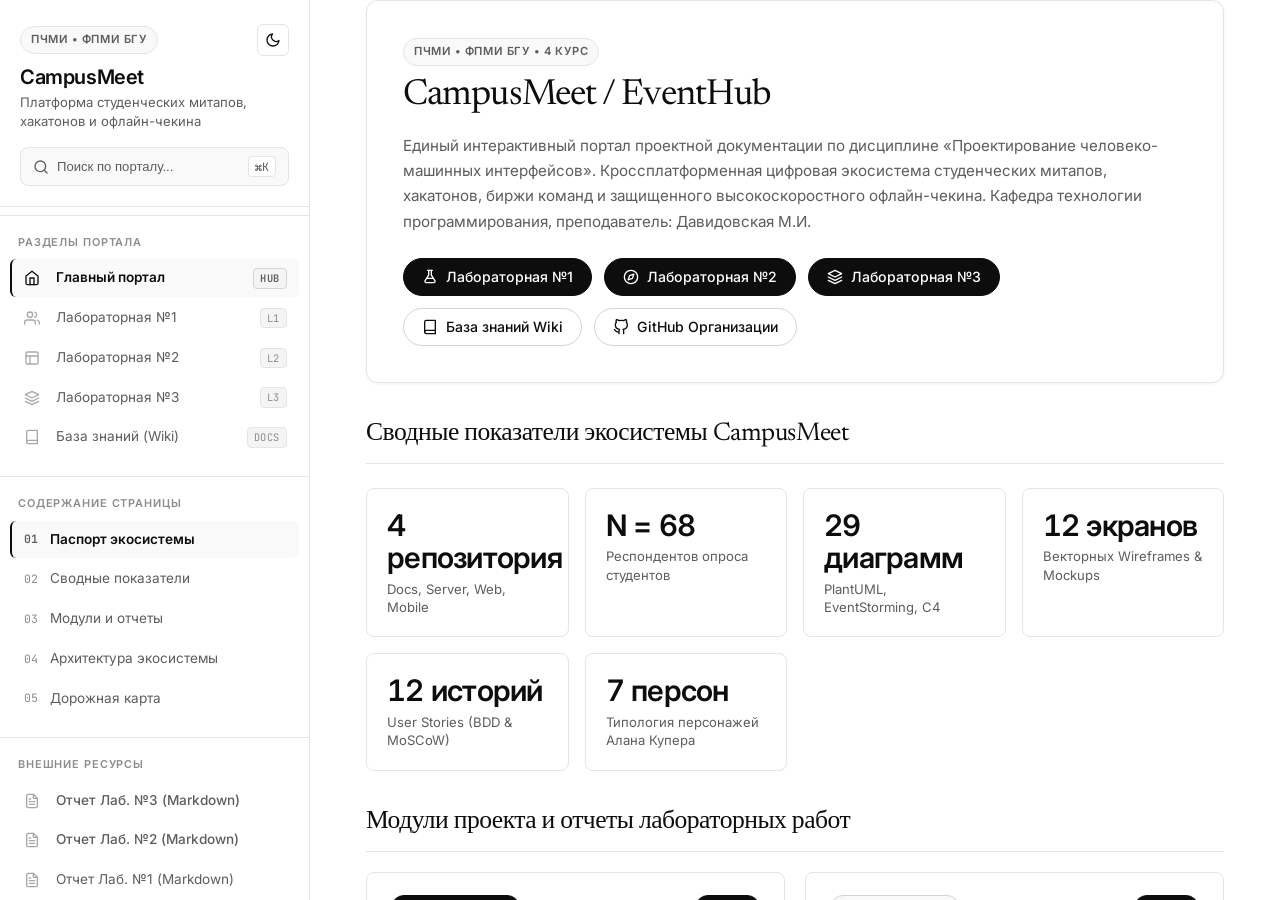
==== docs/index.html @ 96d03c58 "feat(diagrams): add pan-zoom frames, fix lightbox rendering, and strip underlay toggle - Implement i" ====
<!DOCTYPE html>
<html lang="ru">
<head>
    <meta charset="UTF-8">
    <meta name="viewport" content="width=device-width, initial-scale=1.0">
    <title>CampusMeet / EventHub — Портал проектной документации ПЧМИ</title>
    <link rel="preconnect" href="https://fonts.googleapis.com">
    <link rel="preconnect" href="https://fonts.gstatic.com" crossorigin>
    <link href="https://fonts.googleapis.com/css2?family=Inter:wght@300;400;500;600;700&family=JetBrains+Mono:wght@400;500&family=Newsreader:ital,opsz,wght@0,6..72,400;0,6..72,500;1,6..72,400&display=swap" rel="stylesheet">
    <script src="https://cdn.jsdelivr.net/npm/mermaid@10/dist/mermaid.min.js"></script>
    <link rel="icon" type="image/svg+xml" href="assets/favicon.svg">
    <link rel="stylesheet" href="css/style.css">
    <script>
        (function() {
            var t = null;
            try { t = localStorage.getItem('cm_theme'); } catch(e) {}
            if (!t) {
                t = window.matchMedia && window.matchMedia('(prefers-color-scheme: light)').matches ? 'light' : 'dark';
            }
            document.documentElement.setAttribute('data-theme', t);
        })();
    </script>
</head>
<body>

    <!-- Mobile Topbar -->
    <header class="mobile-topbar">
        <a href="index.html" class="mobile-brand">
            <img src="assets/favicon.svg" alt="CampusMeet Logo">
            <span>CampusMeet</span>
        </a>
        <div style="display: flex; align-items: center; gap: 8px;">
            <button class="theme-toggle-btn" type="button" aria-label="Переключить тему оформления" title="Светлая / Темная тема">
                <svg class="icon-sun" viewBox="0 0 24 24"><circle cx="12" cy="12" r="5"></circle><line x1="12" y1="1" x2="12" y2="3"></line><line x1="12" y1="21" x2="12" y2="23"></line><line x1="4.22" y1="4.22" x2="5.64" y2="5.64"></line><line x1="18.36" y1="18.36" x2="19.78" y2="19.78"></line><line x1="1" y1="12" x2="3" y2="12"></line><line x1="21" y1="12" x2="23" y2="12"></line><line x1="4.22" y1="19.78" x2="5.64" y2="18.36"></line><line x1="18.36" y1="5.64" x2="19.78" y2="4.22"></line></svg>
                <svg class="icon-moon" viewBox="0 0 24 24"><path d="M21 12.79A9 9 0 1 1 11.21 3 7 7 0 0 0 21 12.79z"></path></svg>
            </button>
            <button id="mobile-hamburger" class="hamburger-btn" type="button" aria-label="Открыть навигацию">
                <svg width="22" height="22" viewBox="0 0 24 24" fill="none" stroke="currentColor" stroke-width="2">
                    <line x1="3" y1="12" x2="21" y2="12"></line>
                    <line x1="3" y1="6" x2="21" y2="6"></line>
                    <line x1="3" y1="18" x2="21" y2="18"></line>
                </svg>
            </button>
        </div>
    </header>

    <div id="sidebar-backdrop" class="sidebar-backdrop"></div>

    <!-- Sidebar Navigation -->
    <aside id="sidebar">
        <div class="sidebar-header">
            <div style="display: flex; justify-content: space-between; align-items: center; margin-bottom: 10px;">
                <span class="brand-badge" style="margin-bottom: 0;">ПЧМИ • ФПМИ БГУ</span>
                <button class="theme-toggle-btn" type="button" aria-label="Переключить тему оформления" title="Светлая / Темная тема">
                    <svg class="icon-sun" viewBox="0 0 24 24"><circle cx="12" cy="12" r="5"></circle><line x1="12" y1="1" x2="12" y2="3"></line><line x1="12" y1="21" x2="12" y2="23"></line><line x1="4.22" y1="4.22" x2="5.64" y2="5.64"></line><line x1="18.36" y1="18.36" x2="19.78" y2="19.78"></line><line x1="1" y1="12" x2="3" y2="12"></line><line x1="21" y1="12" x2="23" y2="12"></line><line x1="4.22" y1="19.78" x2="5.64" y2="18.36"></line><line x1="18.36" y1="5.64" x2="19.78" y2="4.22"></line></svg>
                    <svg class="icon-moon" viewBox="0 0 24 24"><path d="M21 12.79A9 9 0 1 1 11.21 3 7 7 0 0 0 21 12.79z"></path></svg>
                </button>
            </div>
            <h1>CampusMeet</h1>
            <p>Платформа студенческих митапов, хакатонов и офлайн-чекина</p>
            <button class="omnibox-trigger-btn" type="button" aria-label="Быстрый поиск">
                <span class="omnibox-trigger-label">
                    <svg class="icon" viewBox="0 0 24 24"><circle cx="11" cy="11" r="8"></circle><line x1="21" y1="21" x2="16.65" y2="16.65"></line></svg>
                    Поиск по порталу...
                </span>
                <span class="kbd-shortcut">⌘K</span>
            </button>
        </div>

        <div class="nav-section-title">Разделы портала</div>
        <ul class="nav-menu">
            <li class="nav-item">
                <a href="index.html" class="nav-link active current-page">
                    <svg class="icon icon-nav" viewBox="0 0 24 24"><path d="m3 9 9-7 9 7v11a2 2 0 0 1-2 2H5a2 2 0 0 1-2-2z"></path><polyline points="9 22 9 12 15 12 15 22"></polyline></svg>
                    <span>Главный портал</span>
                    <span class="nav-badge">Hub</span>
                </a>
            </li>
            <li class="nav-item">
                <a href="pages/lab1.html" class="nav-link">
                    <svg class="icon icon-nav" viewBox="0 0 24 24"><path d="M17 21v-2a4 4 0 0 0-4-4H5a4 4 0 0 0-4 4v2"></path><circle cx="9" cy="7" r="4"></circle><path d="M23 21v-2a4 4 0 0 0-3-3.87"></path><path d="M16 3.13a4 4 0 0 1 0 7.75"></path></svg>
                    <span>Лабораторная №1</span>
                    <span class="nav-badge">L1</span>
                </a>
            </li>
            <li class="nav-item">
                <a href="pages/lab2.html" class="nav-link">
                    <svg class="icon icon-nav" viewBox="0 0 24 24"><rect x="3" y="3" width="18" height="18" rx="2" ry="2"></rect><line x1="3" y1="9" x2="21" y2="9"></line><line x1="9" y1="21" x2="9" y2="9"></line></svg>
                    <span>Лабораторная №2</span>
                    <span class="nav-badge">L2</span>
                </a>
            </li>
            <li class="nav-item">
                <a href="pages/lab3.html" class="nav-link">
                    <svg class="icon icon-nav" viewBox="0 0 24 24"><polygon points="12 2 2 7 12 12 22 7 12 2"></polygon><polyline points="2 17 12 22 22 17"></polyline><polyline points="2 12 12 17 22 12"></polyline></svg>
                    <span>Лабораторная №3</span>
                    <span class="nav-badge">L3</span>
                </a>
            </li>
            <li class="nav-item">
                <a href="pages/wiki.html" class="nav-link">
                    <svg class="icon icon-nav" viewBox="0 0 24 24"><path d="M4 19.5A2.5 2.5 0 0 1 6.5 17H20"></path><path d="M6.5 2H20v20H6.5A2.5 2.5 0 0 1 4 19.5v-15A2.5 2.5 0 0 1 6.5 2z"></path></svg>
                    <span>База знаний (Wiki)</span>
                    <span class="nav-badge">Docs</span>
                </a>
            </li>
        </ul>

        <div class="nav-section-title">Содержание страницы</div>
        <ul class="nav-menu">
            <li class="nav-item">
                <a href="#portal-overview" class="nav-link active" onclick="switchTab('portal-overview', this)">
                    <span class="nav-num">01</span>
                    <span>Паспорт экосистемы</span>
                </a>
            </li>
            <li class="nav-item">
                <a href="#portal-kpi" class="nav-link" onclick="switchTab('portal-kpi', this)">
                    <span class="nav-num">02</span>
                    <span>Сводные показатели</span>
                </a>
            </li>
            <li class="nav-item">
                <a href="#portal-modules" class="nav-link" onclick="switchTab('portal-modules', this)">
                    <span class="nav-num">03</span>
                    <span>Модули и отчеты</span>
                </a>
            </li>
            <li class="nav-item">
                <a href="#portal-architecture" class="nav-link" onclick="switchTab('portal-architecture', this)">
                    <span class="nav-num">04</span>
                    <span>Архитектура экосистемы</span>
                </a>
            </li>
            <li class="nav-item">
                <a href="#portal-roadmap" class="nav-link" onclick="switchTab('portal-roadmap', this)">
                    <span class="nav-num">05</span>
                    <span>Дорожная карта</span>
                </a>
            </li>
        </ul>

        <div class="nav-section-title">Внешние ресурсы</div>
        <ul class="nav-menu">
            <li class="nav-item">
                <a href="./reports/Lab3_report.md" class="nav-link" target="_blank" style="font-weight: 500;">
                    <svg class="icon icon-nav" viewBox="0 0 24 24"><path d="M14 2H6a2 2 0 0 0-2 2v16a2 2 0 0 0 2 2h12a2 2 0 0 0 2-2V8z"></path><polyline points="14 2 14 8 20 8"></polyline><line x1="16" y1="13" x2="8" y2="13"></line><line x1="16" y1="17" x2="8" y2="17"></line><polyline points="10 9 9 9 8 9"></polyline></svg>
                    Отчет Лаб. №3 (Markdown)
                </a>
            </li>
            <li class="nav-item">
                <a href="./reports/Lab2_report.md" class="nav-link" target="_blank" style="font-weight: 500;">
                    <svg class="icon icon-nav" viewBox="0 0 24 24"><path d="M14 2H6a2 2 0 0 0-2 2v16a2 2 0 0 0 2 2h12a2 2 0 0 0 2-2V8z"></path><polyline points="14 2 14 8 20 8"></polyline><line x1="16" y1="13" x2="8" y2="13"></line><line x1="16" y1="17" x2="8" y2="17"></line><polyline points="10 9 9 9 8 9"></polyline></svg>
                    Отчет Лаб. №2 (Markdown)
                </a>
            </li>
            <li class="nav-item">
                <a href="./reports/Lab1_report.md" class="nav-link" target="_blank">
                    <svg class="icon icon-nav" viewBox="0 0 24 24"><path d="M14 2H6a2 2 0 0 0-2 2v16a2 2 0 0 0 2 2h12a2 2 0 0 0 2-2V8z"></path><polyline points="14 2 14 8 20 8"></polyline><line x1="16" y1="13" x2="8" y2="13"></line><line x1="16" y1="17" x2="8" y2="17"></line><polyline points="10 9 9 9 8 9"></polyline></svg>
                    Отчет Лаб. №1 (Markdown)
                </a>
            </li>
            <li class="nav-item">
                <a href="https://github.com/fpmi-hci-2026/CampusMeet" class="nav-link" target="_blank">
                    GitHub: CampusMeet
                </a>
            </li>
            <li class="nav-item">
                <a href="https://github.com/fpmi-hci-2026/CampusMeet-Server" class="nav-link" target="_blank">
                    GitHub: Server
                </a>
            </li>
            <li class="nav-item">
                <a href="https://github.com/fpmi-hci-2026/CampusMeet-Web" class="nav-link" target="_blank">
                    GitHub: Web
                </a>
            </li>
            <li class="nav-item">
                <a href="https://github.com/fpmi-hci-2026/CampusMeet-Mobile" class="nav-link" target="_blank">
                    GitHub: Mobile
                </a>
            </li>
        </ul>
    </aside>

    <!-- Main Content Area -->
    <main id="content">
        <div class="content-container">

            <!-- Breadcrumbs Navigation -->
            <nav class="content-breadcrumbs" aria-label="Хлебные крошки">
                <ol class="breadcrumbs-list">
                    <li class="breadcrumb-item"><a href="index.html">CampusMeet</a></li>
                    <li class="breadcrumb-separator">/</li>
                    <li class="breadcrumb-item breadcrumb-active" id="active-breadcrumb-tab">Обзор проектного портала</li>
                </ol>
            </nav>

            <!-- PORTAL MAIN OVERVIEW -->
            <section id="portal-overview" class="tab-pane active">
                <div class="hero-card">
                    <span class="brand-badge">ПЧМИ • ФПМИ БГУ • 4 КУРС</span>
                    <h1>CampusMeet / EventHub</h1>
                    <p>Единый интерактивный портал проектной документации по дисциплине «Проектирование человеко-машинных интерфейсов». Кроссплатформенная цифровая экосистема студенческих митапов, хакатонов, биржи команд и защищенного высокоскоростного офлайн-чекина. Кафедра технологии программирования, преподаватель: Давидовская М.И.</p>
                    <div style="display: flex; gap: 12px; margin-top: 24px; flex-wrap: wrap;">
                        <a href="pages/lab1.html" class="btn btn-primary">
                            <svg class="icon" viewBox="0 0 24 24"><path d="M10 2v7.31L4.69 17.5a2 2 0 0 0 1.62 3h11.38a2 2 0 0 0 1.62-3L14 9.31V2"></path><line x1="8.5" y1="2" x2="15.5" y2="2"></line><line x1="7" y1="14" x2="17" y2="14"></line></svg>
                            Лабораторная №1
                        </a>
                        <a href="pages/lab2.html" class="btn btn-primary">
                            <svg class="icon" viewBox="0 0 24 24"><circle cx="12" cy="12" r="10"></circle><polygon points="16.24 7.76 14.12 14.12 7.76 16.24 9.88 9.88 16.24 7.76"></polygon></svg>
                            Лабораторная №2
                        </a>
                        <a href="pages/lab3.html" class="btn btn-primary">
                            <svg class="icon" viewBox="0 0 24 24"><polygon points="12 2 2 7 12 12 22 7 12 2"></polygon><polyline points="2 17 12 22 22 17"></polyline><polyline points="2 12 12 17 22 12"></polyline></svg>
                            Лабораторная №3
                        </a>
                        <a href="pages/wiki.html" class="btn btn-secondary">
                            <svg class="icon" viewBox="0 0 24 24"><path d="M4 19.5A2.5 2.5 0 0 1 6.5 17H20"></path><path d="M6.5 2H20v20H6.5A2.5 2.5 0 0 1 4 19.5v-15A2.5 2.5 0 0 1 6.5 2z"></path></svg>
                            База знаний Wiki
                        </a>
                        <a href="https://github.com/fpmi-hci-2026/CampusMeet" class="btn btn-secondary" target="_blank">
                            <svg class="icon" viewBox="0 0 24 24"><path d="M9 19c-5 1.5-5-2.5-7-3m14 6v-3.87a3.37 3.37 0 0 0-.94-2.61c3.14-.35 6.44-1.54 6.44-7A5.44 5.44 0 0 0 20 4.77 5.07 5.07 0 0 0 19.91 1S18.73.65 16 2.48a13.38 13.38 0 0 0-7 0C6.27.65 5.09 1 5.09 1A5.07 5.07 0 0 0 5 4.77a5.44 5.44 0 0 0-1.5 3.78c0 5.42 3.3 6.61 6.44 7A3.37 3.37 0 0 0 9 18.13V22"></path></svg>
                            GitHub Организации
                        </a>
                    </div>
                </div>

                <!-- Global Project KPIs -->
                <h2 id="portal-kpi" style="margin-top: 36px;">Сводные показатели экосистемы CampusMeet</h2>
                <div class="stats-grid" style="grid-template-columns: repeat(auto-fit, minmax(180px, 1fr));">
                    <div class="stat-card">
                        <div class="stat-value">4 репозитория</div>
                        <div class="stat-label">Docs, Server, Web, Mobile</div>
                    </div>
                    <div class="stat-card">
                        <div class="stat-value">N = 68</div>
                        <div class="stat-label">Респондентов опроса студентов</div>
                    </div>
                    <div class="stat-card">
                        <div class="stat-value">29 диаграмм</div>
                        <div class="stat-label">PlantUML, EventStorming, C4</div>
                    </div>
                    <div class="stat-card">
                        <div class="stat-value">12 экранов</div>
                        <div class="stat-label">Векторных Wireframes & Mockups</div>
                    </div>
                    <div class="stat-card">
                        <div class="stat-value">12 историй</div>
                        <div class="stat-label">User Stories (BDD & MoSCoW)</div>
                    </div>
                    <div class="stat-card">
                        <div class="stat-value">7 персон</div>
                        <div class="stat-label">Типология персонажей Алана Купера</div>
                    </div>
                </div>

                <!-- Hub Modules Directory -->
                <h2 id="portal-modules" style="margin-top: 36px;">Модули проекта и отчеты лабораторных работ</h2>
                <div style="display: grid; grid-template-columns: repeat(auto-fit, minmax(320px, 1fr)); gap: 20px; margin-top: 16px;">
                    
                    <!-- Lab 1 Card -->
                    <div class="profile-card">
                        <div style="display: flex; justify-content: space-between; align-items: flex-start; margin-bottom: 8px;">
                            <span class="persona-tag tag-primary">Лабораторная 1</span>
                            <span class="persona-tag tag-key" style="margin-bottom: 0;">Сдана</span>
                        </div>
                        <h3>Исследование пользователей и предметной области</h3>
                        <p style="color: var(--text-muted); font-size: 0.88rem; line-height: 1.5; margin-bottom: 16px;">
                            Эмпирическое социологическое анкетирование ($N=68$), приоритизация по Кано-модели, карта болевых точек (Pain Points), синтез 7 детализированных персонажей и BPMN-моделирование проблемных процессов As-Is.
                        </p>
                        <div style="display: flex; gap: 8px; flex-wrap: wrap;">
                            <a href="pages/lab1.html#lab1-overview" class="btn btn-secondary" style="font-size: 0.8rem; padding: 6px 14px;">Обзор лаб. №1</a>
                            <a href="pages/lab1.html#survey-data" class="btn btn-secondary" style="font-size: 0.8rem; padding: 6px 14px;">Опрос N=68</a>
                            <a href="pages/lab1.html#personas-gallery" class="btn btn-secondary" style="font-size: 0.8rem; padding: 6px 14px;">7 Персонажей</a>
                            <a href="pages/lab1.html#as-is-processes" class="btn btn-secondary" style="font-size: 0.8rem; padding: 6px 14px;">Процессы As-Is</a>
                        </div>
                    </div>

                    <!-- Lab 2 Card -->
                    <div class="profile-card">
                        <div style="display: flex; justify-content: space-between; align-items: flex-start; margin-bottom: 8px;">
                            <span class="persona-tag tag-secondary">Лабораторная 2</span>
                            <span class="persona-tag tag-key" style="margin-bottom: 0;">Сдана</span>
                        </div>
                        <h3>Информационная архитектура и взаимодействие</h3>
                        <p style="color: var(--text-muted); font-size: 0.88rem; line-height: 1.5; margin-bottom: 16px;">
                            Древовидный Sitemap (>3 уровней), открытая карточная сортировка OptimalSort ($N=15$), Impact Mapping, CJM пути 7 персон, раскадровки форс-мажоров и галерея 12 векторных экранов (6 Wireframes + 6 Mockups).
                        </p>
                        <div style="display: flex; gap: 8px; flex-wrap: wrap;">
                            <a href="pages/lab2.html#lab2-overview" class="btn btn-secondary" style="font-size: 0.8rem; padding: 6px 14px;">Обзор лаб. №2</a>
                            <a href="pages/lab2.html#lab2-ia" class="btn btn-secondary" style="font-size: 0.8rem; padding: 6px 14px;">Sitemap & Контент</a>
                            <a href="pages/lab2.html#lab2-cjm-impact" class="btn btn-secondary" style="font-size: 0.8rem; padding: 6px 14px;">CJM & Impact</a>
                            <a href="pages/lab2.html#lab2-mockups" class="btn btn-secondary" style="font-size: 0.8rem; padding: 6px 14px;">12 UI Макетов</a>
                        </div>
                    </div>

                    <!-- Lab 3 Card -->
                    <div class="profile-card">
                        <div style="display: flex; justify-content: space-between; align-items: flex-start; margin-bottom: 8px;">
                            <span class="persona-tag tag-primary">Лабораторная 3</span>
                            <span class="persona-tag tag-key" style="margin-bottom: 0;">Сдана</span>
                        </div>
                        <h3>Разработка требований к системе и UML-моделирование</h3>
                        <p style="color: var(--text-muted); font-size: 0.88rem; line-height: 1.5; margin-bottom: 16px;">
                            12 историй User Stories по Mike Cohn с критериями BDD, комплекс из 29 векторных схем PlantUML, 3 уровня EventStorming, Event Modeling срезы, архитектура C4 Model (C1-C4) и нормативное ТЗ (SRS по IEEE 830).
                        </p>
                        <div style="display: flex; gap: 8px; flex-wrap: wrap;">
                            <a href="pages/lab3.html#lab3-overview" class="btn btn-secondary" style="font-size: 0.8rem; padding: 6px 14px;">Обзор лаб. №3</a>
                            <a href="pages/lab3.html#user-stories" class="btn btn-secondary" style="font-size: 0.8rem; padding: 6px 14px;">User Stories</a>
                            <a href="pages/lab3.html#lab3-uml" class="btn btn-secondary" style="font-size: 0.8rem; padding: 6px 14px;">29 Схем UML</a>
                            <a href="pages/lab3.html#lab3-c4-srs" class="btn btn-secondary" style="font-size: 0.8rem; padding: 6px 14px;">C4 Model & SRS</a>
                        </div>
                    </div>

                    <!-- Wiki Card -->
                    <div class="profile-card">
                        <div style="display: flex; justify-content: space-between; align-items: flex-start; margin-bottom: 8px;">
                            <span class="persona-tag tag-tertiary">База знаний</span>
                            <span class="persona-tag tag-supp" style="margin-bottom: 0;">Wiki</span>
                        </div>
                        <h3>Архитектура экосистемы, БД и безопасность</h3>
                        <p style="color: var(--text-muted); font-size: 0.88rem; line-height: 1.5; margin-bottom: 16px;">
                            Декомпозиция 4 репозиториев, реляционная схема базы данных (10 таблиц в PostgreSQL/SQLite), интеграция Nominatim OSM и Nager.Date, криптографическая офлайн-подпись HMAC-SHA256, матрица RACI и Git-flow.
                        </p>
                        <div style="display: flex; gap: 8px; flex-wrap: wrap;">
                            <a href="pages/wiki.html#wiki-func" class="btn btn-secondary" style="font-size: 0.8rem; padding: 6px 14px;">Прецеденты</a>
                            <a href="pages/wiki.html#wiki-arch" class="btn btn-secondary" style="font-size: 0.8rem; padding: 6px 14px;">Архитектура</a>
                            <a href="pages/wiki.html#wiki-db" class="btn btn-secondary" style="font-size: 0.8rem; padding: 6px 14px;">Схема БД</a>
                            <a href="pages/wiki.html#wiki-security" class="btn btn-secondary" style="font-size: 0.8rem; padding: 6px 14px;">HMAC Защита</a>
                        </div>
                    </div>

                </div>

                <!-- Ecosystem Architecture -->
                <h2 id="portal-architecture" style="margin-top: 36px;">Архитектурный ландшафт экосистемы CampusMeet</h2>
                <p style="color: var(--text-muted); font-size: 0.9rem;">
                    Распределение ответственности между подгруппами 12а и 12б по 4 связанным репозиториям GitHub организации <code>fpmi-hci-2026</code>:
                </p>
                <div class="mermaid">
flowchart TB
    subgraph DocsRepo["1. CampusMeet (Документация и отчеты)"]
        SitePortal["GitHub Pages Portal (docs/)"]
        ReportsMD["Академические отчеты Lab 1-3"]
        PumlRegistry["Реестр 29 диаграмм PlantUML"]
    end

    subgraph ServerRepo["2. CampusMeet-Server (API & БД)"]
        FastAPI["FastAPI REST Backend"]
        SQLModel["Реляционная БД (10 таблиц)"]
        HMACToken["HMAC-SHA256 Token Engine"]
        ExtAPI["OSM Nominatim & Nager.Date"]
    end

    subgraph WebRepo["3. CampusMeet-Web (Панель организатора)"]
        NextJS["Next.js 14 Web Portal"]
        TimelineDnD["D&D Конструктор расписания"]
        LiveFeed["Live-мониторинг чекина"]
        ExportCSV["Экспорт отчетов деканата"]
    end

    subgraph MobileRepo["4. CampusMeet-Mobile (Участник & Волонтер)"]
        ReactNative["React Native / Expo App"]
        SecureVault["SecureStore: Офлайн-билет"]
        CamScanner["Камера-сканер &lt;500 мс"]
        HapticHUD["Тактильный вибро-HUD"]
    end

    DocsRepo -.->|Трассируемость ТЗ| ServerRepo
    DocsRepo -.->|UI Mockups & CJM| WebRepo
    DocsRepo -.->|Thumb Zone & Офлайн| MobileRepo

    WebRepo -->|REST API| FastAPI
    MobileRepo -->|REST API / Sync| FastAPI
    MobileRepo -.->|Автономная проверка| HMACToken
    FastAPI --> SQLModel
    FastAPI --> ExtAPI
                </div>

                <!-- Roadmap & Milestones -->
                <h2 id="portal-roadmap" style="margin-top: 36px;">Дорожная карта семестра (Roadmap & Status)</h2>
                <table>
                    <thead>
                        <tr>
                            <th style="width: 100px; text-align: center;">Этап</th>
                            <th>Тема лабораторной работы</th>
                            <th>Ключевые артефакты и результаты</th>
                            <th style="width: 120px; text-align: center;">Статус</th>
                        </tr>
                    </thead>
                    <tbody>
                        <tr>
                            <td style="text-align: center;"><strong>Лаб. №1</strong></td>
                            <td><strong>Исследование пользователей и предметной области</strong></td>
                            <td>Опрос $N=68$, 7 персон, матрица барьеров, 4 As-Is процесса, презентация и RACI</td>
                            <td style="text-align: center;"><span class="persona-tag tag-primary">Готово</span></td>
                        </tr>
                        <tr>
                            <td style="text-align: center;"><strong>Лаб. №2</strong></td>
                            <td><strong>Информационная архитектура и проектирование взаимодействия</strong></td>
                            <td>Sitemap >3 уровней, карточная сортировка $N=15$, Impact Map, CJM 7 персон, 12 экранов SVG</td>
                            <td style="text-align: center;"><span class="persona-tag tag-secondary">Готово</span></td>
                        </tr>
                        <tr>
                            <td style="text-align: center;"><strong>Лаб. №3</strong></td>
                            <td><strong>Разработка требований к системе и системное моделирование</strong></td>
                            <td>12 User Stories (BDD), 29 схем PlantUML, EventStorming, Event Modeling, C4, ТЗ по IEEE 830</td>
                            <td style="text-align: center;"><span class="persona-tag tag-primary">Готово</span></td>
                        </tr>
                        <tr>
                            <td style="text-align: center;"><strong>Лаб. №4</strong></td>
                            <td><strong>Прототипирование и UI/UX тестирование интерфейсов</strong></td>
                            <td>Кликабельный интерактивный прототип, юзабилити-тестирование, оценка метрик SUS</td>
                            <td style="text-align: center;"><span class="persona-tag tag-tertiary">В плане</span></td>
                        </tr>
                    </tbody>
                </table>
            </section>

            <!-- Sequential Page Pager -->
            <nav class="page-nav-pager" aria-label="Навигация по разделам">
                <div></div>
                <a href="pages/lab1.html" class="pager-card pager-next">
                    <span class="pager-caption">СЛЕДУЮЩИЙ МОДУЛЬ →</span>
                    <span class="pager-title">Лабораторная работа №1: Исследование пользователей</span>
                    <span class="pager-desc">Социологический опрос N=68, 7 синтезированных персон, матрица болей и процессы As-Is</span>
                </a>
            </nav>
        </div>
    </main>

    <!-- Diagram Lightbox Dialog -->
    <dialog id="lightbox-dialog" aria-labelledby="lightbox-title">
        <div class="lightbox-header">
            <div class="lightbox-meta">
                <div class="lightbox-title" id="lightbox-title">Просмотр схемы</div>
                <span class="lightbox-badge" id="lightbox-badge">SVG</span>
            </div>
            <div class="lightbox-controls">
                <button class="lightbox-btn" id="lightbox-zoom-out" type="button" title="Уменьшить (−)">−</button>
                <span class="lightbox-zoom-badge" id="lightbox-zoom-badge">100%</span>
                <button class="lightbox-btn" id="lightbox-zoom-in" type="button" title="Увеличить (+)">+</button>
                <button class="lightbox-btn" id="lightbox-zoom-reset" type="button" title="Сбросить (1:1)">1:1</button>
                <button class="lightbox-btn" id="lightbox-fit-btn" type="button" title="Вписать в экран">Вписать</button>
                <a class="lightbox-btn" id="lightbox-open-link" href="#" target="_blank" rel="noopener noreferrer" title="В новой вкладке">↗</a>
                <button class="lightbox-btn" id="lightbox-close" type="button" title="Закрыть (Esc)"><svg width="16" height="16" viewBox="0 0 24 24" fill="none" stroke="currentColor" stroke-width="2" stroke-linecap="round" stroke-linejoin="round"><line x1="18" y1="6" x2="6" y2="18"></line><line x1="6" y1="6" x2="18" y2="18"></line></svg></button>
            </div>
        </div>
        <div class="lightbox-body">
            <img id="lightbox-img" src="" alt="Схема">
            <div class="lightbox-footer-hints">
                <span>Колесо: Zoom</span> • <span>Перетаскивание: Pan</span> • <span>Двойной клик: 100%/200%</span> • <span>Esc: Закрыть</span>
            </div>
        </div>
    </dialog>

    <!-- Omnibox Search Dialog (⌘K) -->
    <dialog id="omnibox-dialog" aria-label="Быстрый поиск">
        <div class="omnibox-header">
            <span class="omnibox-icon"><svg width="18" height="18" viewBox="0 0 24 24" fill="none" stroke="currentColor" stroke-width="2" stroke-linecap="round" stroke-linejoin="round"><circle cx="11" cy="11" r="8"></circle><line x1="21" y1="21" x2="16.65" y2="16.65"></line></svg></span>
            <input type="text" id="omnibox-input" class="omnibox-input" placeholder="Поиск по разделам, диаграммам, User Stories...">
            <button type="button" class="omnibox-close-btn" onclick="document.getElementById('omnibox-dialog').close()" aria-label="Закрыть"><svg width="16" height="16" viewBox="0 0 24 24" fill="none" stroke="currentColor" stroke-width="2" stroke-linecap="round" stroke-linejoin="round"><line x1="18" y1="6" x2="6" y2="18"></line><line x1="6" y1="6" x2="18" y2="18"></line></svg></button>
        </div>
        <ul id="omnibox-results" class="omnibox-results"></ul>
    </dialog>

    <!-- Structured Data Modules -->
    <script src="js/data/search.js"></script>

    <!-- Client Functional Modules -->
    <script src="js/modules/renderers.js"></script>
    <script src="js/modules/router.js"></script>
    <script src="js/modules/lightbox.js"></script>
    <script src="js/modules/omnibox.js"></script>
    <script src="js/modules/ui.js"></script>
    <script src="js/main.js"></script>
</body>
</html>
---- docs/css/style.css ----
/* ==========================================================================
   CampusMeet / EventHub — Master Stylesheet Index
   Modular Design System for Academic HCI Documentation Portal
   ========================================================================== */

@import url('variables.css');
@import url('layout.css');
@import url('components.css');
@import url('tables.css');
@import url('dialogs.css');
@import url('diagrams.css');
@import url('responsive.css');
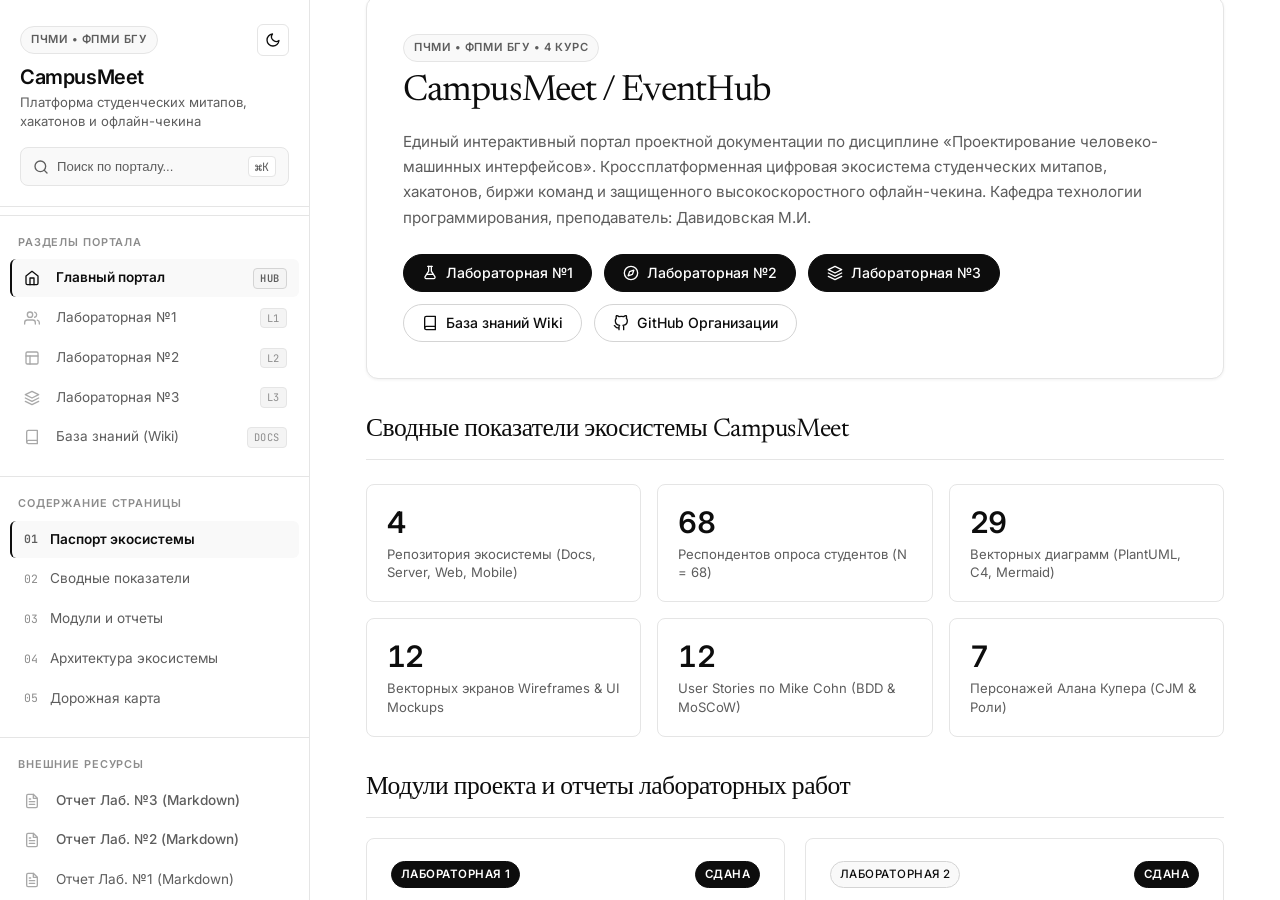
==== commit 1515f4f7: "feat(reports): implement interactive markdown previewer and resolve stat card text overflow - Bundle" ====
--- a/docs/index.html
+++ b/docs/index.html
@@ -228,30 +228,30 @@
 
                 <!-- Global Project KPIs -->
                 <h2 id="portal-kpi" style="margin-top: 36px;">Сводные показатели экосистемы CampusMeet</h2>
-                <div class="stats-grid" style="grid-template-columns: repeat(auto-fit, minmax(180px, 1fr));">
-                    <div class="stat-card">
-                        <div class="stat-value">4 репозитория</div>
-                        <div class="stat-label">Docs, Server, Web, Mobile</div>
-                    </div>
-                    <div class="stat-card">
-                        <div class="stat-value">N = 68</div>
-                        <div class="stat-label">Респондентов опроса студентов</div>
-                    </div>
-                    <div class="stat-card">
-                        <div class="stat-value">29 диаграмм</div>
-                        <div class="stat-label">PlantUML, EventStorming, C4</div>
-                    </div>
-                    <div class="stat-card">
-                        <div class="stat-value">12 экранов</div>
-                        <div class="stat-label">Векторных Wireframes & Mockups</div>
-                    </div>
-                    <div class="stat-card">
-                        <div class="stat-value">12 историй</div>
-                        <div class="stat-label">User Stories (BDD & MoSCoW)</div>
-                    </div>
-                    <div class="stat-card">
-                        <div class="stat-value">7 персон</div>
-                        <div class="stat-label">Типология персонажей Алана Купера</div>
+                <div class="stats-grid">
+                    <div class="stat-card">
+                        <div class="stat-value">4</div>
+                        <div class="stat-label">Репозитория экосистемы (Docs, Server, Web, Mobile)</div>
+                    </div>
+                    <div class="stat-card">
+                        <div class="stat-value">68</div>
+                        <div class="stat-label">Респондентов опроса студентов (N = 68)</div>
+                    </div>
+                    <div class="stat-card">
+                        <div class="stat-value">29</div>
+                        <div class="stat-label">Векторных диаграмм (PlantUML, C4, Mermaid)</div>
+                    </div>
+                    <div class="stat-card">
+                        <div class="stat-value">12</div>
+                        <div class="stat-label">Векторных экранов Wireframes & UI Mockups</div>
+                    </div>
+                    <div class="stat-card">
+                        <div class="stat-value">12</div>
+                        <div class="stat-label">User Stories по Mike Cohn (BDD & MoSCoW)</div>
+                    </div>
+                    <div class="stat-card">
+                        <div class="stat-value">7</div>
+                        <div class="stat-label">Персонажей Алана Купера (CJM & Роли)</div>
                     </div>
                 </div>
 
@@ -465,14 +465,19 @@
         <ul id="omnibox-results" class="omnibox-results"></ul>
     </dialog>
 
+    <!-- Vendor Libraries -->
+    <script src="js/vendor/marked.min.js"></script>
+
     <!-- Structured Data Modules -->
     <script src="js/data/search.js"></script>
+    <script src="js/data/reports.js"></script>
 
     <!-- Client Functional Modules -->
     <script src="js/modules/renderers.js"></script>
     <script src="js/modules/router.js"></script>
     <script src="js/modules/lightbox.js"></script>
     <script src="js/modules/omnibox.js"></script>
+    <script src="js/modules/report-viewer.js"></script>
     <script src="js/modules/ui.js"></script>
     <script src="js/main.js"></script>
 </body>
--- a/docs/css/style.css
+++ b/docs/css/style.css
@@ -9,4 +9,5 @@
 @import url('tables.css');
 @import url('dialogs.css');
 @import url('diagrams.css');
+@import url('reports.css');
 @import url('responsive.css');
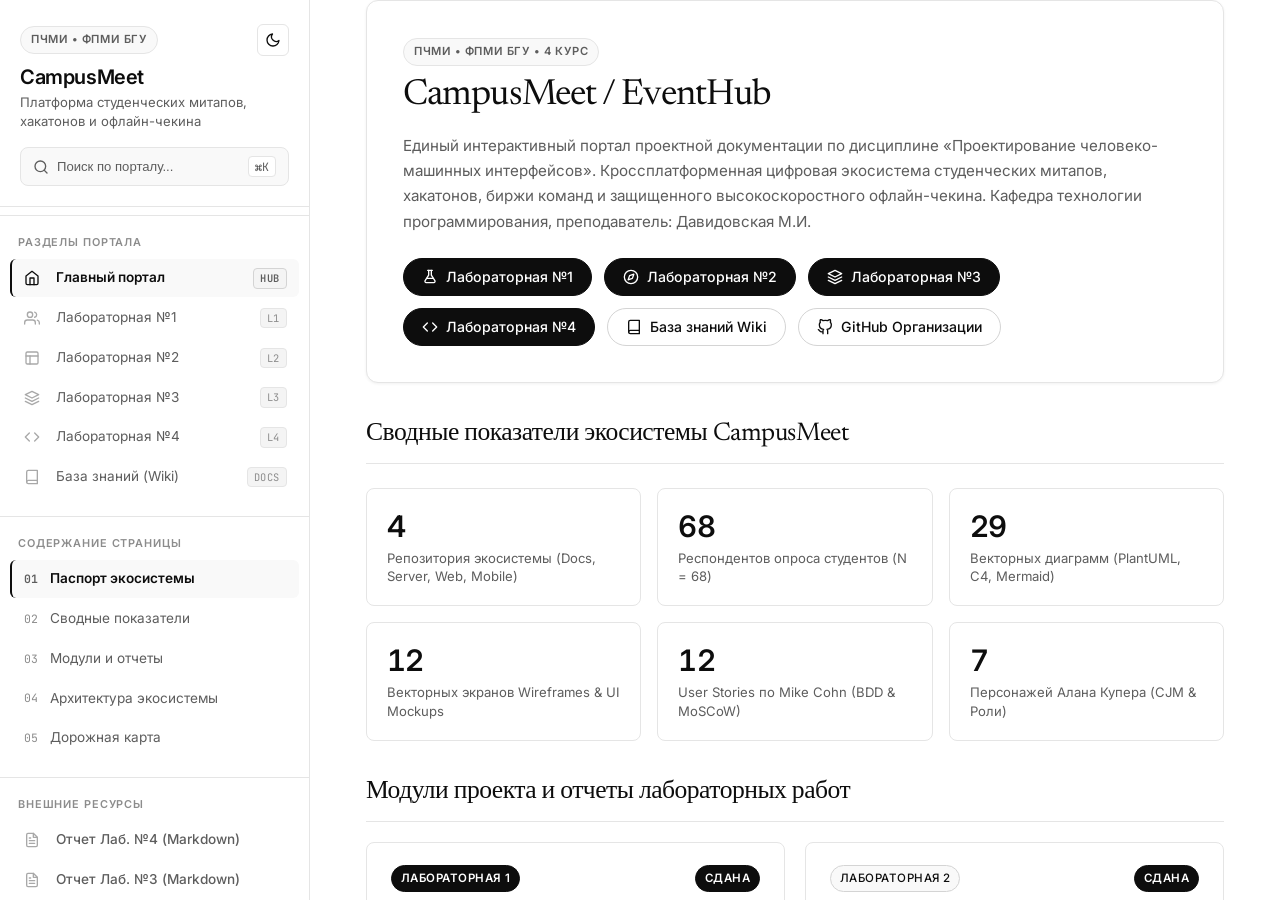
==== commit bb815b14: "feat(lab4): add Lab 4 interactive portal, Swagger UI API docs and academic report" ====
--- a/docs/index.html
+++ b/docs/index.html
@@ -98,6 +98,13 @@
                 </a>
             </li>
             <li class="nav-item">
+                <a href="pages/lab4.html" class="nav-link">
+                    <svg class="icon icon-nav" viewBox="0 0 24 24"><polyline points="16 18 22 12 16 6"></polyline><polyline points="8 6 2 12 8 18"></polyline></svg>
+                    <span>Лабораторная №4</span>
+                    <span class="nav-badge">L4</span>
+                </a>
+            </li>
+            <li class="nav-item">
                 <a href="pages/wiki.html" class="nav-link">
                     <svg class="icon icon-nav" viewBox="0 0 24 24"><path d="M4 19.5A2.5 2.5 0 0 1 6.5 17H20"></path><path d="M6.5 2H20v20H6.5A2.5 2.5 0 0 1 4 19.5v-15A2.5 2.5 0 0 1 6.5 2z"></path></svg>
                     <span>База знаний (Wiki)</span>
@@ -142,6 +149,12 @@
 
         <div class="nav-section-title">Внешние ресурсы</div>
         <ul class="nav-menu">
+            <li class="nav-item">
+                <a href="./reports/Lab4_report.md" class="nav-link" target="_blank" style="font-weight: 500;">
+                    <svg class="icon icon-nav" viewBox="0 0 24 24"><path d="M14 2H6a2 2 0 0 0-2 2v16a2 2 0 0 0 2 2h12a2 2 0 0 0 2-2V8z"></path><polyline points="14 2 14 8 20 8"></polyline><line x1="16" y1="13" x2="8" y2="13"></line><line x1="16" y1="17" x2="8" y2="17"></line><polyline points="10 9 9 9 8 9"></polyline></svg>
+                    Отчет Лаб. №4 (Markdown)
+                </a>
+            </li>
             <li class="nav-item">
                 <a href="./reports/Lab3_report.md" class="nav-link" target="_blank" style="font-weight: 500;">
                     <svg class="icon icon-nav" viewBox="0 0 24 24"><path d="M14 2H6a2 2 0 0 0-2 2v16a2 2 0 0 0 2 2h12a2 2 0 0 0 2-2V8z"></path><polyline points="14 2 14 8 20 8"></polyline><line x1="16" y1="13" x2="8" y2="13"></line><line x1="16" y1="17" x2="8" y2="17"></line><polyline points="10 9 9 9 8 9"></polyline></svg>
@@ -215,6 +228,10 @@
                             <svg class="icon" viewBox="0 0 24 24"><polygon points="12 2 2 7 12 12 22 7 12 2"></polygon><polyline points="2 17 12 22 22 17"></polyline><polyline points="2 12 12 17 22 12"></polyline></svg>
                             Лабораторная №3
                         </a>
+                        <a href="pages/lab4.html" class="btn btn-primary">
+                            <svg class="icon" viewBox="0 0 24 24"><polyline points="16 18 22 12 16 6"></polyline><polyline points="8 6 2 12 8 18"></polyline></svg>
+                            Лабораторная №4
+                        </a>
                         <a href="pages/wiki.html" class="btn btn-secondary">
                             <svg class="icon" viewBox="0 0 24 24"><path d="M4 19.5A2.5 2.5 0 0 1 6.5 17H20"></path><path d="M6.5 2H20v20H6.5A2.5 2.5 0 0 1 4 19.5v-15A2.5 2.5 0 0 1 6.5 2z"></path></svg>
                             База знаний Wiki
@@ -310,6 +327,25 @@
                             <a href="pages/lab3.html#user-stories" class="btn btn-secondary" style="font-size: 0.8rem; padding: 6px 14px;">User Stories</a>
                             <a href="pages/lab3.html#lab3-uml" class="btn btn-secondary" style="font-size: 0.8rem; padding: 6px 14px;">29 Схем UML</a>
                             <a href="pages/lab3.html#lab3-c4-srs" class="btn btn-secondary" style="font-size: 0.8rem; padding: 6px 14px;">C4 Model & SRS</a>
+                        </div>
+                    </div>
+
+                    <!-- Lab 4 Card -->
+                    <div class="profile-card">
+                        <div style="display: flex; justify-content: space-between; align-items: flex-start; margin-bottom: 8px;">
+                            <span class="persona-tag tag-primary">Лабораторная 4</span>
+                            <span class="persona-tag tag-key" style="margin-bottom: 0;">Сдана / Рецензия</span>
+                        </div>
+                        <h3>Стили интеграции программных систем и проектирование API</h3>
+                        <p style="color: var(--text-muted); font-size: 0.88rem; line-height: 1.5; margin-bottom: 16px;">
+                            Спецификация OpenAPI 3.0.3 (33 операции), реляционная БД (17 таблиц PostgreSQL/SQLite), автономный mock-сервер, агентный MCP-сервер (5 Tools, 3 Resources, 2 Prompts), 7 схем PlantUML и Docker Compose.
+                        </p>
+                        <div style="display: flex; gap: 8px; flex-wrap: wrap;">
+                            <a href="pages/lab4.html#lab4-overview" class="btn btn-secondary" style="font-size: 0.8rem; padding: 6px 14px;">Обзор лаб. №4</a>
+                            <a href="pages/lab4.html#lab4-database" class="btn btn-secondary" style="font-size: 0.8rem; padding: 6px 14px;">БД (17 таблиц)</a>
+                            <a href="pages/lab4.html#lab4-api" class="btn btn-secondary" style="font-size: 0.8rem; padding: 6px 14px;">REST API & Mock</a>
+                            <a href="pages/lab4.html#lab4-mcp" class="btn btn-secondary" style="font-size: 0.8rem; padding: 6px 14px;">MCP-сервер</a>
+                            <a href="api/index.html" class="btn btn-secondary" style="font-size: 0.8rem; padding: 6px 14px;">Swagger API</a>
                         </div>
                     </div>
 
@@ -410,9 +446,9 @@
                         </tr>
                         <tr>
                             <td style="text-align: center;"><strong>Лаб. №4</strong></td>
-                            <td><strong>Прототипирование и UI/UX тестирование интерфейсов</strong></td>
-                            <td>Кликабельный интерактивный прототип, юзабилити-тестирование, оценка метрик SUS</td>
-                            <td style="text-align: center;"><span class="persona-tag tag-tertiary">В плане</span></td>
+                            <td><strong>Стили интеграции программных систем и проектирование API</strong></td>
+                            <td>33 операции OpenAPI, 17 таблиц, HTTP mock и MCP MVP; Docker/CI подготовлены</td>
+                            <td style="text-align: center;"><span class="persona-tag tag-tertiary">Материалы</span></td>
                         </tr>
                     </tbody>
                 </table>
@@ -438,9 +474,7 @@
                 <span class="lightbox-badge" id="lightbox-badge">SVG</span>
             </div>
             <div class="lightbox-controls">
-                <button class="lightbox-btn" id="lightbox-zoom-out" type="button" title="Уменьшить (−)">−</button>
                 <span class="lightbox-zoom-badge" id="lightbox-zoom-badge">100%</span>
-                <button class="lightbox-btn" id="lightbox-zoom-in" type="button" title="Увеличить (+)">+</button>
                 <button class="lightbox-btn" id="lightbox-zoom-reset" type="button" title="Сбросить (1:1)">1:1</button>
                 <button class="lightbox-btn" id="lightbox-fit-btn" type="button" title="Вписать в экран">Вписать</button>
                 <a class="lightbox-btn" id="lightbox-open-link" href="#" target="_blank" rel="noopener noreferrer" title="В новой вкладке">↗</a>
@@ -450,7 +484,7 @@
         <div class="lightbox-body">
             <img id="lightbox-img" src="" alt="Схема">
             <div class="lightbox-footer-hints">
-                <span>Колесо: Zoom</span> • <span>Перетаскивание: Pan</span> • <span>Двойной клик: 100%/200%</span> • <span>Esc: Закрыть</span>
+                <span>Пинч / Ctrl + колесо: масштаб</span> • <span>Прокрутка: навигация</span> • <span>Esc: Закрыть</span>
             </div>
         </div>
     </dialog>
@@ -475,6 +509,8 @@
     <!-- Client Functional Modules -->
     <script src="js/modules/renderers.js"></script>
     <script src="js/modules/router.js"></script>
+    <script src="js/data/diagram-pages.js"></script>
+    <script src="js/modules/diagram-gestures.js"></script>
     <script src="js/modules/lightbox.js"></script>
     <script src="js/modules/omnibox.js"></script>
     <script src="js/modules/report-viewer.js"></script>
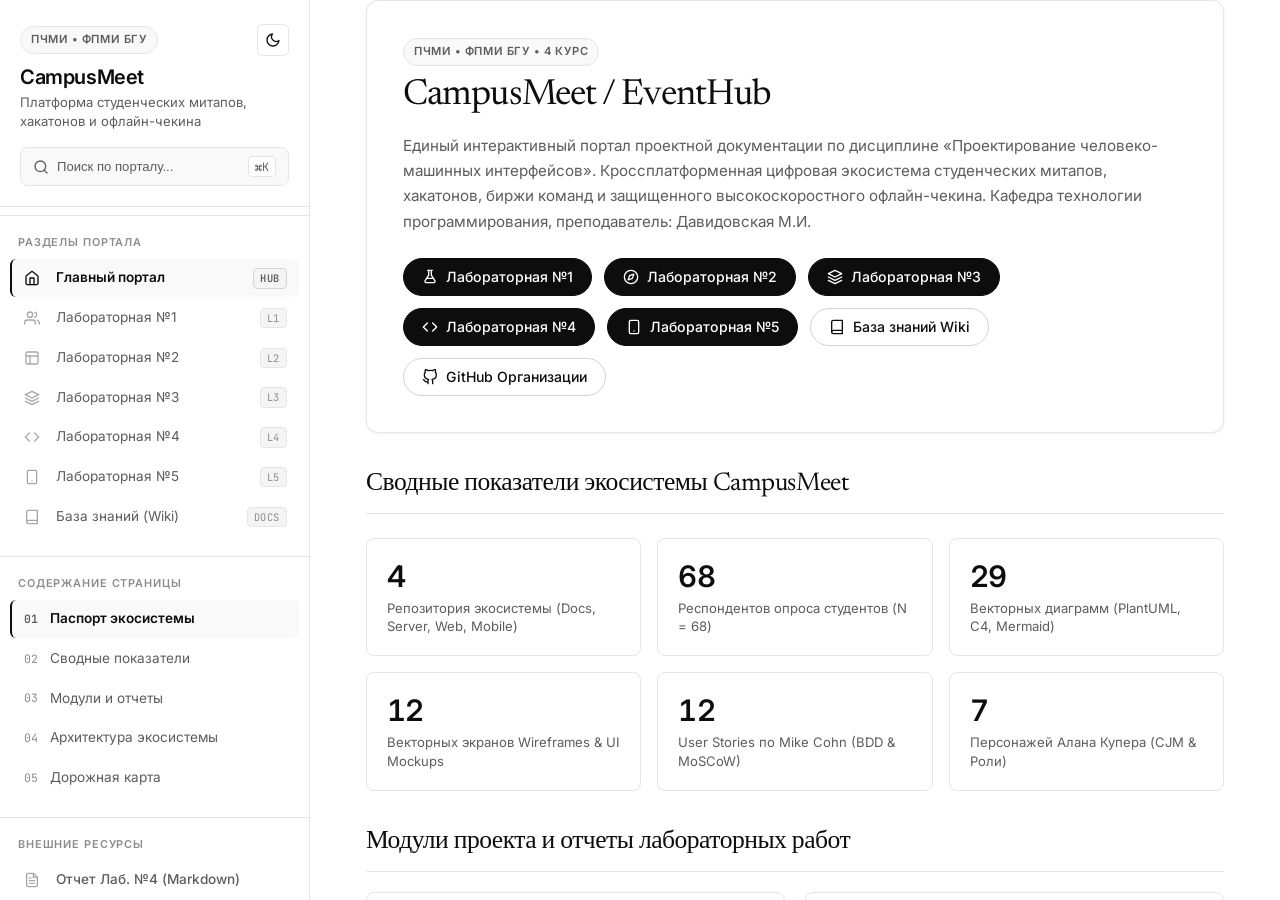
==== commit 1b5c66d2: "feat(portal): integrate Lab 5 into navigation, search, and documentation portal - Update top navbar " ====
--- a/docs/index.html
+++ b/docs/index.html
@@ -105,6 +105,13 @@
                 </a>
             </li>
             <li class="nav-item">
+                <a href="pages/lab5.html" class="nav-link">
+                    <svg class="icon icon-nav" viewBox="0 0 24 24"><rect x="5" y="2" width="14" height="20" rx="2" ry="2"></rect><line x1="12" y1="18" x2="12.01" y2="18"></line></svg>
+                    <span>Лабораторная №5</span>
+                    <span class="nav-badge">L5</span>
+                </a>
+            </li>
+            <li class="nav-item">
                 <a href="pages/wiki.html" class="nav-link">
                     <svg class="icon icon-nav" viewBox="0 0 24 24"><path d="M4 19.5A2.5 2.5 0 0 1 6.5 17H20"></path><path d="M6.5 2H20v20H6.5A2.5 2.5 0 0 1 4 19.5v-15A2.5 2.5 0 0 1 6.5 2z"></path></svg>
                     <span>База знаний (Wiki)</span>
@@ -232,6 +239,10 @@
                             <svg class="icon" viewBox="0 0 24 24"><polyline points="16 18 22 12 16 6"></polyline><polyline points="8 6 2 12 8 18"></polyline></svg>
                             Лабораторная №4
                         </a>
+                        <a href="pages/lab5.html" class="btn btn-primary">
+                            <svg class="icon" viewBox="0 0 24 24"><rect x="5" y="2" width="14" height="20" rx="2" ry="2"></rect><line x1="12" y1="18" x2="12.01" y2="18"></line></svg>
+                            Лабораторная №5
+                        </a>
                         <a href="pages/wiki.html" class="btn btn-secondary">
                             <svg class="icon" viewBox="0 0 24 24"><path d="M4 19.5A2.5 2.5 0 0 1 6.5 17H20"></path><path d="M6.5 2H20v20H6.5A2.5 2.5 0 0 1 4 19.5v-15A2.5 2.5 0 0 1 6.5 2z"></path></svg>
                             База знаний Wiki
@@ -346,6 +357,25 @@
                             <a href="pages/lab4.html#lab4-api" class="btn btn-secondary" style="font-size: 0.8rem; padding: 6px 14px;">REST API & Mock</a>
                             <a href="pages/lab4.html#lab4-mcp" class="btn btn-secondary" style="font-size: 0.8rem; padding: 6px 14px;">MCP-сервер</a>
                             <a href="api/index.html" class="btn btn-secondary" style="font-size: 0.8rem; padding: 6px 14px;">Swagger API</a>
+                        </div>
+                    </div>
+
+                    <!-- Lab 5 Card -->
+                    <div class="profile-card">
+                        <div style="display: flex; justify-content: space-between; align-items: flex-start; margin-bottom: 8px;">
+                            <span class="persona-tag tag-primary">Лабораторная 5</span>
+                            <span class="persona-tag tag-key" style="margin-bottom: 0;">Выполнено</span>
+                        </div>
+                        <h3>Проектирование прототипа приложения</h3>
+                        <p style="color: var(--text-muted); font-size: 0.88rem; line-height: 1.5; margin-bottom: 16px;">
+                            Семантический дифференциал (15 пар, N=10), 3 изолированные цветовые палитры, адаптивные модульные сетки (1440, 1140, 768, 576, 400, 320px), макеты для 5 мобильных устройств, кликабельный прототип с Offline QR-билетом и UI Style Guide (WCAG AAA).
+                        </p>
+                        <div style="display: flex; gap: 8px; flex-wrap: wrap;">
+                            <a href="pages/lab5.html#lab5-overview" class="btn btn-secondary" style="font-size: 0.8rem; padding: 6px 14px;">Обзор лаб. №5</a>
+                            <a href="pages/lab5.html#lab5-visual" class="btn btn-secondary" style="font-size: 0.8rem; padding: 6px 14px;">Визуальный язык (N=10)</a>
+                            <a href="pages/lab5.html#lab5-grids" class="btn btn-secondary" style="font-size: 0.8rem; padding: 6px 14px;">Модульные сетки</a>
+                            <a href="pages/lab5.html#lab5-prototype" class="btn btn-secondary" style="font-size: 0.8rem; padding: 6px 14px;">Интерактивный прототип</a>
+                            <a href="pages/lab5.html#lab5-styleguide" class="btn btn-secondary" style="font-size: 0.8rem; padding: 6px 14px;">Style Guide</a>
                         </div>
                     </div>
 
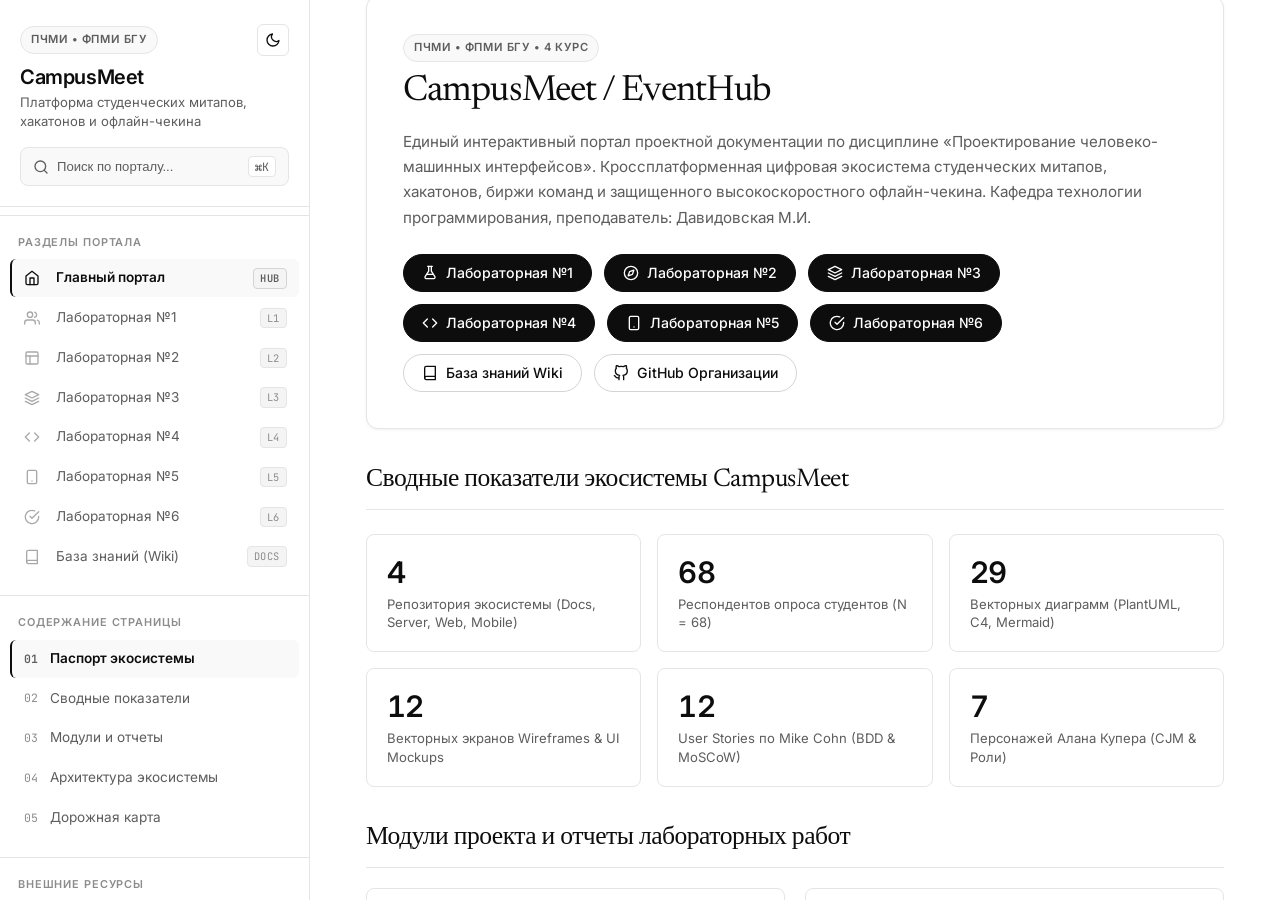
==== commit ed3278a5: "feat(lab6): complete usability testing, GOMS/TLM models, and interactive dashboard" ====
--- a/docs/index.html
+++ b/docs/index.html
@@ -112,6 +112,13 @@
                 </a>
             </li>
             <li class="nav-item">
+                <a href="pages/lab6.html" class="nav-link">
+                    <svg class="icon icon-nav" viewBox="0 0 24 24"><path d="M22 11.08V12a10 10 0 1 1-5.93-9.14"></path><polyline points="22 4 12 14.01 9 11.01"></polyline></svg>
+                    <span>Лабораторная №6</span>
+                    <span class="nav-badge">L6</span>
+                </a>
+            </li>
+            <li class="nav-item">
                 <a href="pages/wiki.html" class="nav-link">
                     <svg class="icon icon-nav" viewBox="0 0 24 24"><path d="M4 19.5A2.5 2.5 0 0 1 6.5 17H20"></path><path d="M6.5 2H20v20H6.5A2.5 2.5 0 0 1 4 19.5v-15A2.5 2.5 0 0 1 6.5 2z"></path></svg>
                     <span>База знаний (Wiki)</span>
@@ -243,6 +250,10 @@
                             <svg class="icon" viewBox="0 0 24 24"><rect x="5" y="2" width="14" height="20" rx="2" ry="2"></rect><line x1="12" y1="18" x2="12.01" y2="18"></line></svg>
                             Лабораторная №5
                         </a>
+                        <a href="pages/lab6.html" class="btn btn-primary">
+                            <svg class="icon" viewBox="0 0 24 24"><path d="M22 11.08V12a10 10 0 1 1-5.93-9.14"></path><polyline points="22 4 12 14.01 9 11.01"></polyline></svg>
+                            Лабораторная №6
+                        </a>
                         <a href="pages/wiki.html" class="btn btn-secondary">
                             <svg class="icon" viewBox="0 0 24 24"><path d="M4 19.5A2.5 2.5 0 0 1 6.5 17H20"></path><path d="M6.5 2H20v20H6.5A2.5 2.5 0 0 1 4 19.5v-15A2.5 2.5 0 0 1 6.5 2z"></path></svg>
                             База знаний Wiki
@@ -376,6 +387,26 @@
                             <a href="pages/lab5.html#lab5-grids" class="btn btn-secondary" style="font-size: 0.8rem; padding: 6px 14px;">Модульные сетки</a>
                             <a href="pages/lab5.html#lab5-prototype" class="btn btn-secondary" style="font-size: 0.8rem; padding: 6px 14px;">Интерактивный прототип</a>
                             <a href="pages/lab5.html#lab5-styleguide" class="btn btn-secondary" style="font-size: 0.8rem; padding: 6px 14px;">Style Guide</a>
+                        </div>
+                    </div>
+
+                    <!-- Lab 6 Card -->
+                    <div class="profile-card">
+                        <div style="display: flex; justify-content: space-between; align-items: flex-start; margin-bottom: 8px;">
+                            <span class="persona-tag tag-primary">Лабораторная 6</span>
+                            <span class="persona-tag tag-key" style="margin-bottom: 0;">Выполнено</span>
+                        </div>
+                        <h3>Тестирование и количественная оценка качества</h3>
+                        <p style="color: var(--text-muted); font-size: 0.88rem; line-height: 1.5; margin-bottom: 16px;">
+                            Эмпирические тесты N=10 (Task Success 97.5%, 95% ДИ Вильсона), 12 аналитических моделей GOMS для веб-форм, 3 модели TLM сенсорного ввода, проверка информационной архитектуры в Treejack (95% успех, 88.8% прямолинейность), чек-листы Web/Mobile и стандартизированный опросник SUS (85.75 баллов, Grade A+).
+                        </p>
+                        <div style="display: flex; gap: 8px; flex-wrap: wrap;">
+                            <a href="pages/lab6.html#lab6-overview" class="btn btn-secondary" style="font-size: 0.8rem; padding: 6px 14px;">Обзор лаб. №6</a>
+                            <a href="pages/lab6.html#lab6-performance" class="btn btn-secondary" style="font-size: 0.8rem; padding: 6px 14px;">Метрики & SUM (90.7%)</a>
+                            <a href="pages/lab6.html#lab6-treejack" class="btn btn-secondary" style="font-size: 0.8rem; padding: 6px 14px;">Treejack & Карточки</a>
+                            <a href="pages/lab6.html#lab6-goms-tlm" class="btn btn-secondary" style="font-size: 0.8rem; padding: 6px 14px;">Калькулятор GOMS/TLM</a>
+                            <a href="pages/lab6.html#lab6-sus" class="btn btn-secondary" style="font-size: 0.8rem; padding: 6px 14px;">Шкала SUS (85.8)</a>
+                            <a href="pages/lab6.html#report-lab6" class="btn btn-secondary" style="font-size: 0.8rem; padding: 6px 14px;">Отчет</a>
                         </div>
                     </div>
 
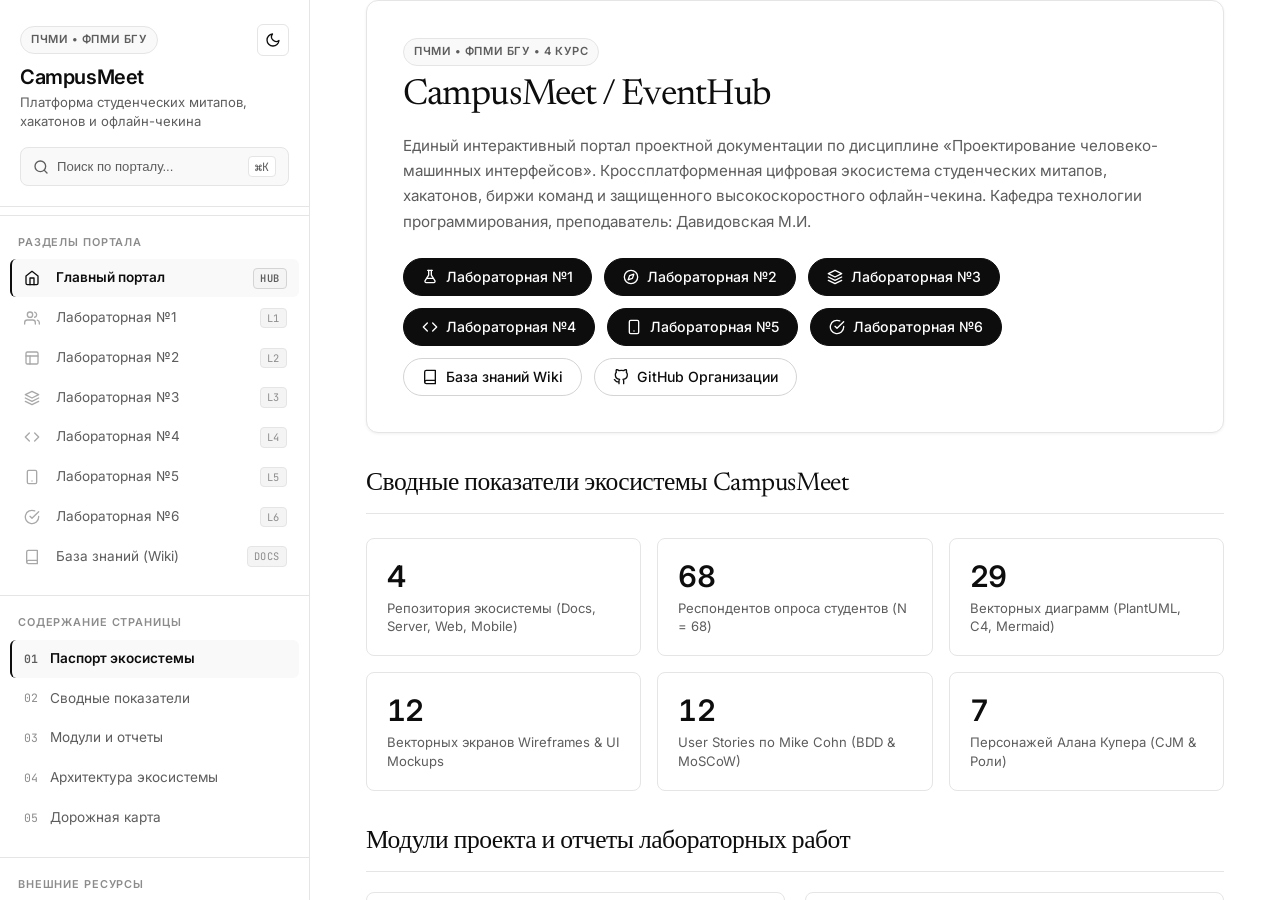
==== commit 9a9e96ab: "feat(portal): add Lab 5 & Lab 6 reports and Figma project to External Resources menu" ====
--- a/docs/index.html
+++ b/docs/index.html
@@ -164,6 +164,18 @@
         <div class="nav-section-title">Внешние ресурсы</div>
         <ul class="nav-menu">
             <li class="nav-item">
+                <a href="./reports/Lab6_report.md" class="nav-link" target="_blank" style="font-weight: 500;">
+                    <svg class="icon icon-nav" viewBox="0 0 24 24"><path d="M14 2H6a2 2 0 0 0-2 2v16a2 2 0 0 0 2 2h12a2 2 0 0 0 2-2V8z"></path><polyline points="14 2 14 8 20 8"></polyline><line x1="16" y1="13" x2="8" y2="13"></line><line x1="16" y1="17" x2="8" y2="17"></line><polyline points="10 9 9 9 8 9"></polyline></svg>
+                    Отчет Лаб. №6 (Markdown)
+                </a>
+            </li>
+            <li class="nav-item">
+                <a href="./reports/Lab5_report.md" class="nav-link" target="_blank" style="font-weight: 500;">
+                    <svg class="icon icon-nav" viewBox="0 0 24 24"><path d="M14 2H6a2 2 0 0 0-2 2v16a2 2 0 0 0 2 2h12a2 2 0 0 0 2-2V8z"></path><polyline points="14 2 14 8 20 8"></polyline><line x1="16" y1="13" x2="8" y2="13"></line><line x1="16" y1="17" x2="8" y2="17"></line><polyline points="10 9 9 9 8 9"></polyline></svg>
+                    Отчет Лаб. №5 (Markdown)
+                </a>
+            </li>
+            <li class="nav-item">
                 <a href="./reports/Lab4_report.md" class="nav-link" target="_blank" style="font-weight: 500;">
                     <svg class="icon icon-nav" viewBox="0 0 24 24"><path d="M14 2H6a2 2 0 0 0-2 2v16a2 2 0 0 0 2 2h12a2 2 0 0 0 2-2V8z"></path><polyline points="14 2 14 8 20 8"></polyline><line x1="16" y1="13" x2="8" y2="13"></line><line x1="16" y1="17" x2="8" y2="17"></line><polyline points="10 9 9 9 8 9"></polyline></svg>
                     Отчет Лаб. №4 (Markdown)
@@ -185,6 +197,11 @@
                 <a href="./reports/Lab1_report.md" class="nav-link" target="_blank">
                     <svg class="icon icon-nav" viewBox="0 0 24 24"><path d="M14 2H6a2 2 0 0 0-2 2v16a2 2 0 0 0 2 2h12a2 2 0 0 0 2-2V8z"></path><polyline points="14 2 14 8 20 8"></polyline><line x1="16" y1="13" x2="8" y2="13"></line><line x1="16" y1="17" x2="8" y2="17"></line><polyline points="10 9 9 9 8 9"></polyline></svg>
                     Отчет Лаб. №1 (Markdown)
+                </a>
+            </li>
+            <li class="nav-item">
+                <a href="https://www.figma.com/design/2OnyJ5J50I6kueehY3VDXa" class="nav-link" target="_blank">
+                    Figma: Проект CampusMeet (Макеты ЛР5)
                 </a>
             </li>
             <li class="nav-item">
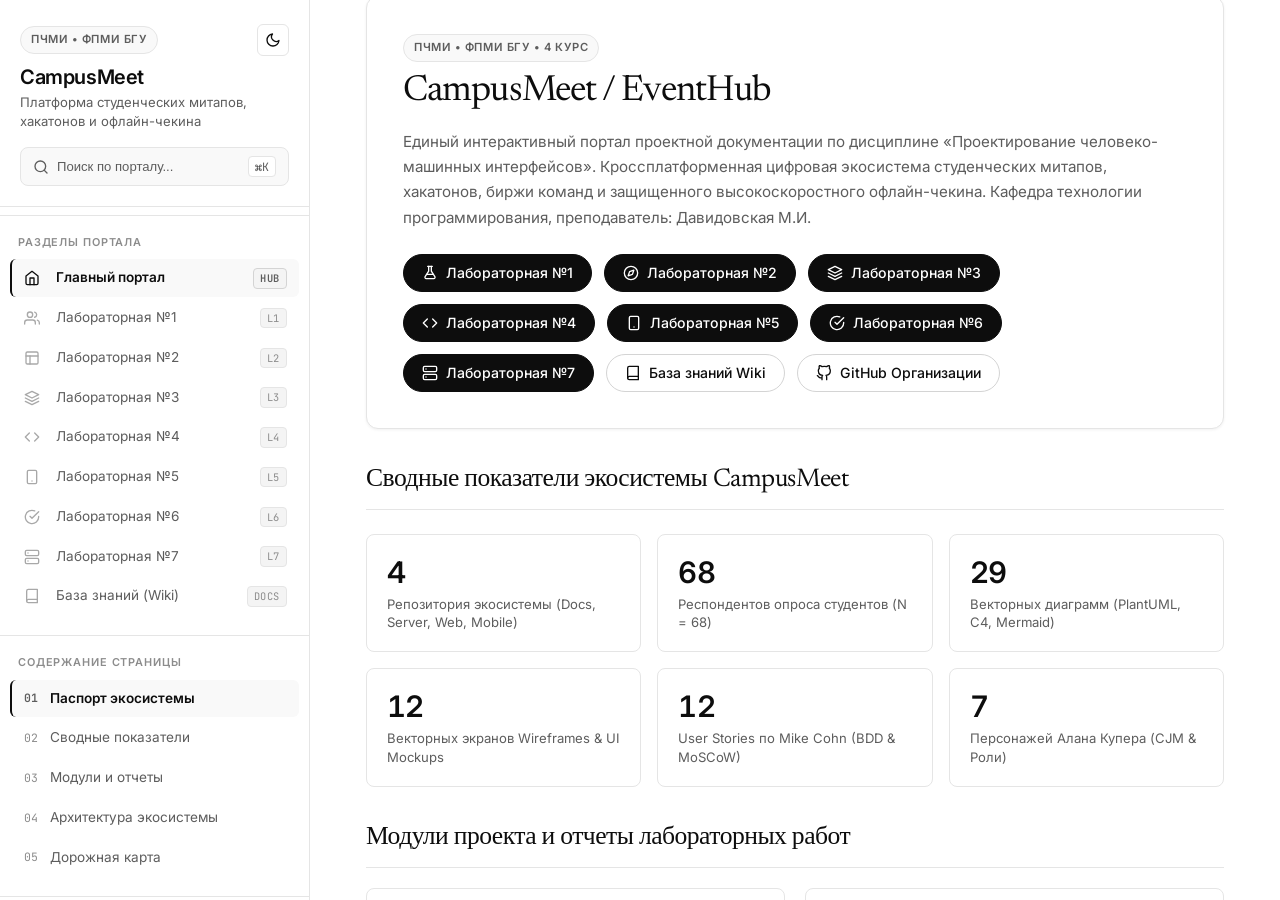
==== commit 446dc091: "feat(portal): add interactive Lab 7 portal page, navigation, search index, and offline reports bundl" ====
--- a/docs/index.html
+++ b/docs/index.html
@@ -119,6 +119,13 @@
                 </a>
             </li>
             <li class="nav-item">
+                <a href="pages/lab7.html" class="nav-link">
+                    <svg class="icon icon-nav" viewBox="0 0 24 24"><rect x="2" y="2" width="20" height="8" rx="2" ry="2"></rect><rect x="2" y="14" width="20" height="8" rx="2" ry="2"></rect><line x1="6" y1="6" x2="6.01" y2="6"></line><line x1="6" y1="18" x2="6.01" y2="18"></line></svg>
+                    <span>Лабораторная №7</span>
+                    <span class="nav-badge">L7</span>
+                </a>
+            </li>
+            <li class="nav-item">
                 <a href="pages/wiki.html" class="nav-link">
                     <svg class="icon icon-nav" viewBox="0 0 24 24"><path d="M4 19.5A2.5 2.5 0 0 1 6.5 17H20"></path><path d="M6.5 2H20v20H6.5A2.5 2.5 0 0 1 4 19.5v-15A2.5 2.5 0 0 1 6.5 2z"></path></svg>
                     <span>База знаний (Wiki)</span>
@@ -271,6 +278,10 @@
                             <svg class="icon" viewBox="0 0 24 24"><path d="M22 11.08V12a10 10 0 1 1-5.93-9.14"></path><polyline points="22 4 12 14.01 9 11.01"></polyline></svg>
                             Лабораторная №6
                         </a>
+                        <a href="pages/lab7.html" class="btn btn-primary">
+                            <svg class="icon" viewBox="0 0 24 24"><rect x="2" y="2" width="20" height="8" rx="2" ry="2"></rect><rect x="2" y="14" width="20" height="8" rx="2" ry="2"></rect><line x1="6" y1="6" x2="6.01" y2="6"></line><line x1="6" y1="18" x2="6.01" y2="18"></line></svg>
+                            Лабораторная №7
+                        </a>
                         <a href="pages/wiki.html" class="btn btn-secondary">
                             <svg class="icon" viewBox="0 0 24 24"><path d="M4 19.5A2.5 2.5 0 0 1 6.5 17H20"></path><path d="M6.5 2H20v20H6.5A2.5 2.5 0 0 1 4 19.5v-15A2.5 2.5 0 0 1 6.5 2z"></path></svg>
                             База знаний Wiki
@@ -404,6 +415,7 @@
                             <a href="pages/lab5.html#lab5-grids" class="btn btn-secondary" style="font-size: 0.8rem; padding: 6px 14px;">Модульные сетки</a>
                             <a href="pages/lab5.html#lab5-prototype" class="btn btn-secondary" style="font-size: 0.8rem; padding: 6px 14px;">Интерактивный прототип</a>
                             <a href="pages/lab5.html#lab5-styleguide" class="btn btn-secondary" style="font-size: 0.8rem; padding: 6px 14px;">Style Guide</a>
+                            <a href="pages/lab5.html#report-lab5" class="btn btn-secondary" style="font-size: 0.8rem; padding: 6px 14px;">Отчет</a>
                         </div>
                     </div>
 
@@ -424,6 +436,26 @@
                             <a href="pages/lab6.html#lab6-goms-tlm" class="btn btn-secondary" style="font-size: 0.8rem; padding: 6px 14px;">Калькулятор GOMS/TLM</a>
                             <a href="pages/lab6.html#lab6-sus" class="btn btn-secondary" style="font-size: 0.8rem; padding: 6px 14px;">Шкала SUS (85.8)</a>
                             <a href="pages/lab6.html#report-lab6" class="btn btn-secondary" style="font-size: 0.8rem; padding: 6px 14px;">Отчет</a>
+                        </div>
+                    </div>
+
+                    <!-- Lab 7 Card -->
+                    <div class="profile-card">
+                        <div style="display: flex; justify-content: space-between; align-items: flex-start; margin-bottom: 8px;">
+                            <span class="persona-tag tag-primary">Лабораторная №7</span>
+                            <span class="persona-tag tag-success" style="margin-bottom: 0;">FastAPI & API</span>
+                        </div>
+                        <h3>Разработка API и серверной части приложения</h3>
+                        <p style="color: var(--text-muted); font-size: 0.88rem; line-height: 1.5; margin-bottom: 16px;">
+                            FastAPI сервер, Pydantic v2, транзакционный контроль квот и Waitlist, криптографическая подпись билетов HMAC-SHA256, 53 автотеста (100% успех, 83% покрытие), Web-каталог событий и Mobile AMOLED pass для iPhone 16 Pro.
+                        </p>
+                        <div style="display: flex; gap: 8px; flex-wrap: wrap;">
+                            <a href="pages/lab7.html#lab7-overview" class="btn btn-secondary" style="font-size: 0.8rem; padding: 6px 14px;">Обзор лаб. №7</a>
+                            <a href="pages/lab7.html#lab7-clients" class="btn btn-secondary" style="font-size: 0.8rem; padding: 6px 14px;">Web & Mobile Клиенты</a>
+                            <a href="pages/lab7.html#lab7-crypto" class="btn btn-secondary" style="font-size: 0.8rem; padding: 6px 14px;">HMAC Токены</a>
+                            <a href="pages/lab7.html#lab7-tests" class="btn btn-secondary" style="font-size: 0.8rem; padding: 6px 14px;">Тесты (53/53)</a>
+                            <a href="pages/lab7.html#lab7-ci-docker" class="btn btn-secondary" style="font-size: 0.8rem; padding: 6px 14px;">Docker & CI</a>
+                            <a href="pages/lab7.html#report-lab7" class="btn btn-secondary" style="font-size: 0.8rem; padding: 6px 14px;">Отчет</a>
                         </div>
                     </div>
 
